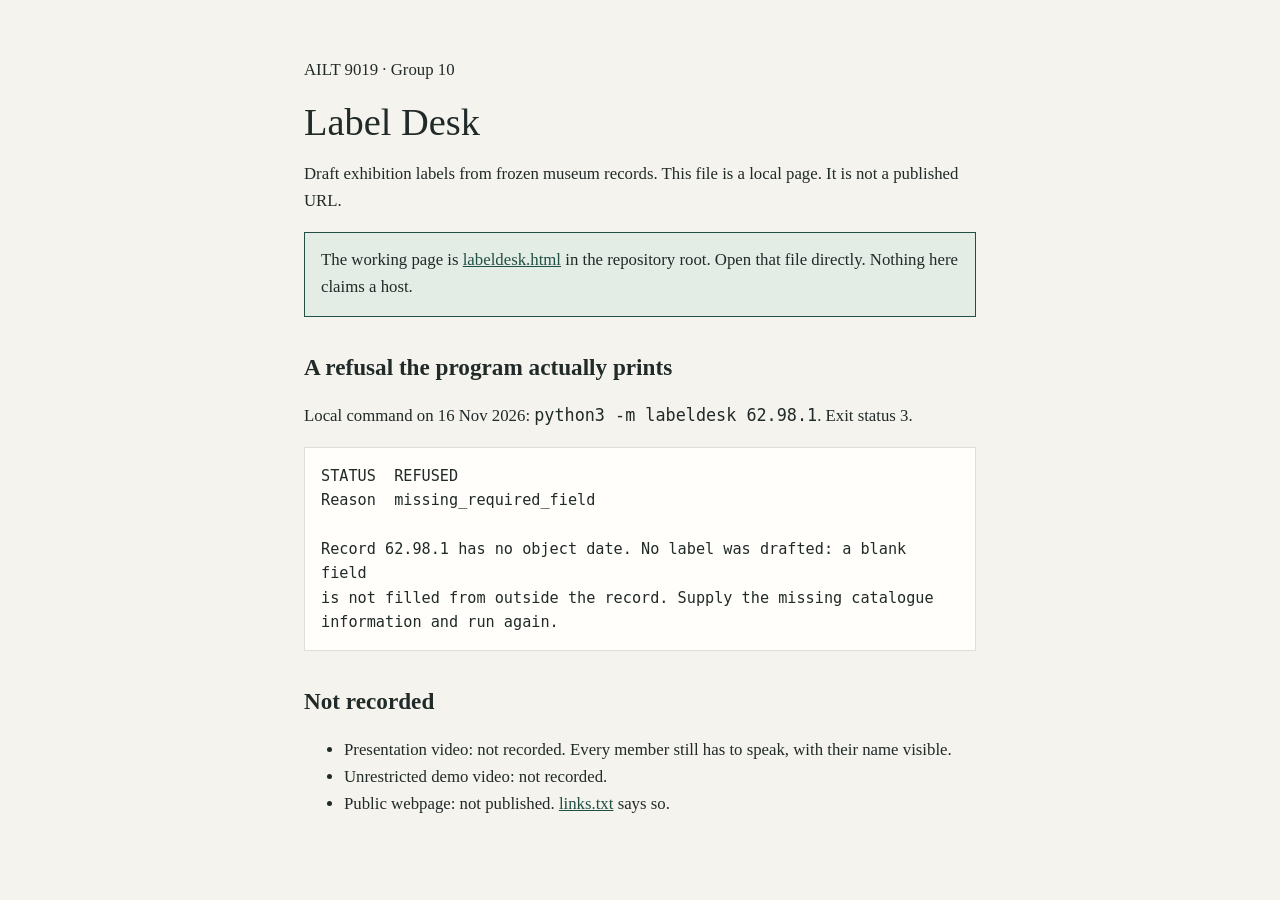
==== site/index.html @ 947aae2f "Record the 16 Nov replay evaluation. Model-off and replay reports from that afternoon are committed." ====
<!DOCTYPE html>
<html lang="en">
<head>
  <meta charset="utf-8" />
  <meta name="viewport" content="width=device-width, initial-scale=1" />
  <title>Label Desk · Group 10</title>
  <style>
    :root { color: #202a28; background: #f5f3ed; font-family: Georgia, "Songti SC", serif; }
    body { max-width: 42rem; margin: 0 auto; padding: 2.5rem 1.25rem 4rem; line-height: 1.6; font-size: 1.05rem; }
    h1 { font-size: 2.4rem; font-weight: 500; line-height: 1.15; margin: 0 0 0.6rem; }
    h2 { font-size: 1.45rem; font-weight: 600; margin: 2rem 0 0.5rem; }
    p, li { font-size: 1.05rem; }
    a { color: #214f44; }
    a:focus-visible { outline: 3px solid #214f44; outline-offset: 3px; }
    .notice { padding: 0.9rem 1rem; border: 1px solid #214f44; background: #e4ece6; }
    pre { white-space: pre-wrap; font-family: ui-monospace, monospace; font-size: 0.95rem; background: #fffefa; padding: 1rem; border: 1px solid #dedfd7; }
  </style>
</head>
<body>
  <p>AILT 9019 · Group 10</p>
  <h1>Label Desk</h1>
  <p>Draft exhibition labels from frozen museum records. This file is a local page. It is not a published URL.</p>
  <p class="notice">The working page is <a href="../labeldesk.html">labeldesk.html</a> in the repository root. Open that file directly. Nothing here claims a host.</p>
  <h2>A refusal the program actually prints</h2>
  <p>Local command on 16 Nov 2026: <code>python3 -m labeldesk 62.98.1</code>. Exit status 3.</p>
  <pre>STATUS  REFUSED
Reason  missing_required_field

Record 62.98.1 has no object date. No label was drafted: a blank field
is not filled from outside the record. Supply the missing catalogue
information and run again.</pre>
  <h2>Not recorded</h2>
  <ul>
    <li>Presentation video: not recorded. Every member still has to speak, with their name visible.</li>
    <li>Unrestricted demo video: not recorded.</li>
    <li>Public webpage: not published. <a href="../links.txt">links.txt</a> says so.</li>
  </ul>
</body>
</html>
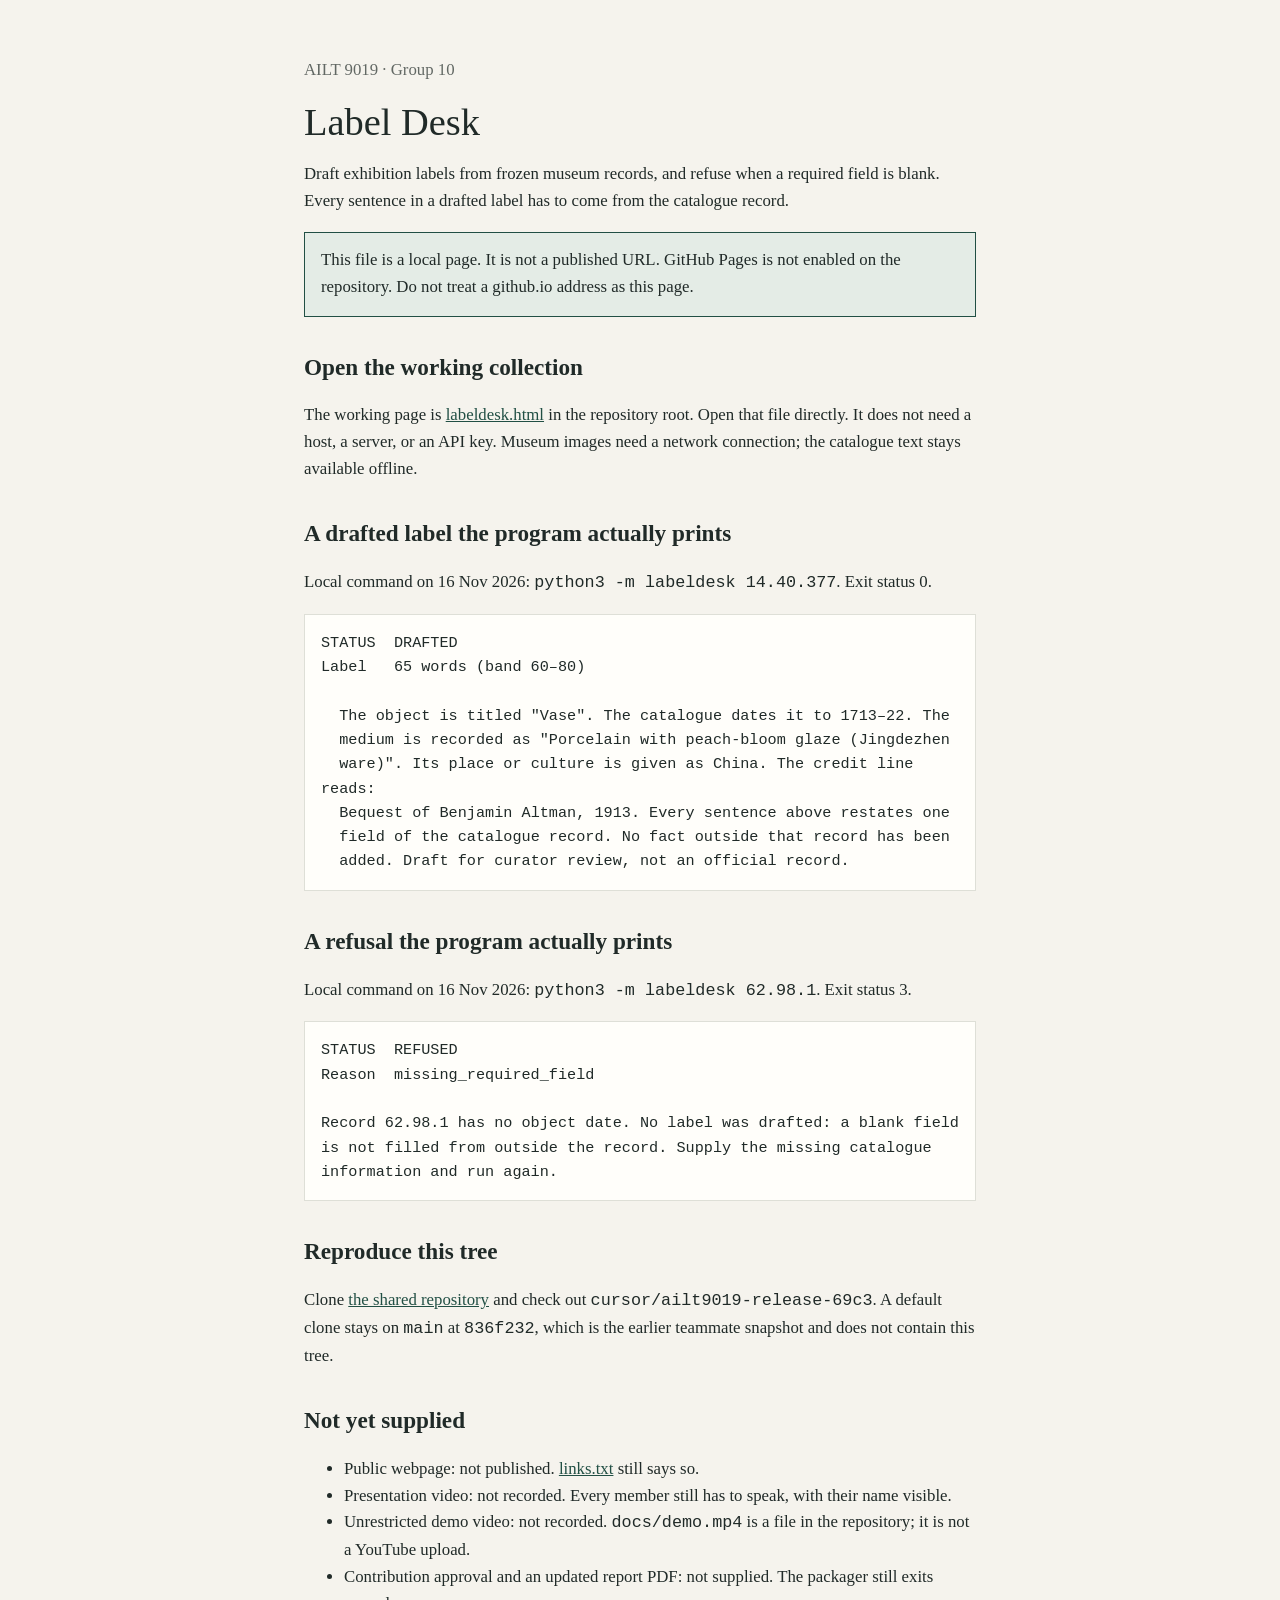
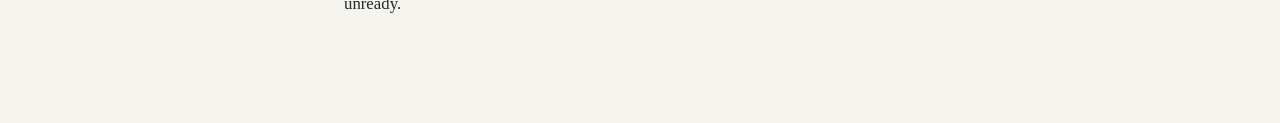
==== commit 47fb8411: "Add a local public landing page and keep the packager honest. site/index.html is now a fuller, acces" ====
--- a/site/index.html
+++ b/site/index.html
@@ -3,37 +3,72 @@
 <head>
   <meta charset="utf-8" />
   <meta name="viewport" content="width=device-width, initial-scale=1" />
+  <meta name="description" content="Label Desk is Group 10's local project page for AILT 9019. This file is not a published URL." />
   <title>Label Desk · Group 10</title>
   <style>
-    :root { color: #202a28; background: #f5f3ed; font-family: Georgia, "Songti SC", serif; }
+    :root {
+      --ink: #202a28;
+      --muted: #626864;
+      --line: #dedfd7;
+      --paper: #f5f3ed;
+      --white: #fffefa;
+      --green: #214f44;
+      --green-soft: #e4ece6;
+      color: var(--ink);
+      background: var(--paper);
+      font-family: Georgia, "Iowan Old Style", "Songti SC", serif;
+    }
     body { max-width: 42rem; margin: 0 auto; padding: 2.5rem 1.25rem 4rem; line-height: 1.6; font-size: 1.05rem; }
     h1 { font-size: 2.4rem; font-weight: 500; line-height: 1.15; margin: 0 0 0.6rem; }
     h2 { font-size: 1.45rem; font-weight: 600; margin: 2rem 0 0.5rem; }
     p, li { font-size: 1.05rem; }
-    a { color: #214f44; }
-    a:focus-visible { outline: 3px solid #214f44; outline-offset: 3px; }
-    .notice { padding: 0.9rem 1rem; border: 1px solid #214f44; background: #e4ece6; }
-    pre { white-space: pre-wrap; font-family: ui-monospace, monospace; font-size: 0.95rem; background: #fffefa; padding: 1rem; border: 1px solid #dedfd7; }
+    a { color: var(--green); }
+    a:focus-visible { outline: 3px solid var(--green); outline-offset: 3px; }
+    .muted { color: var(--muted); }
+    .notice { padding: 0.9rem 1rem; border: 1px solid var(--green); background: var(--green-soft); }
+    pre { white-space: pre-wrap; font-family: ui-monospace, monospace; font-size: 0.95rem; background: var(--white); padding: 1rem; border: 1px solid var(--line); color: var(--ink); }
+    .skip-link { position: absolute; left: 12px; top: -48px; z-index: 5; padding: 8px 12px; background: var(--green); color: #ffffff; text-decoration: none; }
+    .skip-link:focus { top: 12px; }
+    .sr-only { position: absolute; width: 1px; height: 1px; padding: 0; margin: -1px; overflow: hidden; clip: rect(0, 0, 0, 0); white-space: nowrap; border: 0; }
   </style>
 </head>
 <body>
-  <p>AILT 9019 · Group 10</p>
-  <h1>Label Desk</h1>
-  <p>Draft exhibition labels from frozen museum records. This file is a local page. It is not a published URL.</p>
-  <p class="notice">The working page is <a href="../labeldesk.html">labeldesk.html</a> in the repository root. Open that file directly. Nothing here claims a host.</p>
-  <h2>A refusal the program actually prints</h2>
-  <p>Local command on 16 Nov 2026: <code>python3 -m labeldesk 62.98.1</code>. Exit status 3.</p>
-  <pre>STATUS  REFUSED
+  <a class="skip-link" href="#main">Skip to the main content</a>
+  <main id="main">
+    <p class="muted">AILT 9019 · Group 10</p>
+    <h1>Label Desk</h1>
+    <p>Draft exhibition labels from frozen museum records, and refuse when a required field is blank. Every sentence in a drafted label has to come from the catalogue record.</p>
+    <p class="notice">This file is a local page. It is not a published URL. GitHub Pages is not enabled on the repository. Do not treat a github.io address as this page.</p>
+    <h2>Open the working collection</h2>
+    <p>The working page is <a href="../labeldesk.html">labeldesk.html</a> in the repository root. Open that file directly. It does not need a host, a server, or an API key. Museum images need a network connection; the catalogue text stays available offline.</p>
+    <h2>A drafted label the program actually prints</h2>
+    <p>Local command on 16 Nov 2026: <code>python3 -m labeldesk 14.40.377</code>. Exit status 0.</p>
+    <pre>STATUS  DRAFTED
+Label   65 words (band 60–80)
+
+  The object is titled "Vase". The catalogue dates it to 1713–22. The
+  medium is recorded as "Porcelain with peach-bloom glaze (Jingdezhen
+  ware)". Its place or culture is given as China. The credit line reads:
+  Bequest of Benjamin Altman, 1913. Every sentence above restates one
+  field of the catalogue record. No fact outside that record has been
+  added. Draft for curator review, not an official record.</pre>
+    <h2>A refusal the program actually prints</h2>
+    <p>Local command on 16 Nov 2026: <code>python3 -m labeldesk 62.98.1</code>. Exit status 3.</p>
+    <pre>STATUS  REFUSED
 Reason  missing_required_field
 
 Record 62.98.1 has no object date. No label was drafted: a blank field
 is not filled from outside the record. Supply the missing catalogue
 information and run again.</pre>
-  <h2>Not recorded</h2>
-  <ul>
-    <li>Presentation video: not recorded. Every member still has to speak, with their name visible.</li>
-    <li>Unrestricted demo video: not recorded.</li>
-    <li>Public webpage: not published. <a href="../links.txt">links.txt</a> says so.</li>
-  </ul>
+    <h2>Reproduce this tree</h2>
+    <p>Clone <a href="https://github.com/alexandercyj/AILT-9019-Group-10-">the shared repository</a> and check out <code>cursor/ailt9019-release-69c3</code>. A default clone stays on <code>main</code> at <code>836f232</code>, which is the earlier teammate snapshot and does not contain this tree.</p>
+    <h2>Not yet supplied</h2>
+    <ul>
+      <li>Public webpage: not published. <a href="../links.txt">links.txt</a> still says so.</li>
+      <li>Presentation video: not recorded. Every member still has to speak, with their name visible.</li>
+      <li>Unrestricted demo video: not recorded. <code>docs/demo.mp4</code> is a file in the repository; it is not a YouTube upload.</li>
+      <li>Contribution approval and an updated report PDF: not supplied. The packager still exits unready.</li>
+    </ul>
+  </main>
 </body>
 </html>
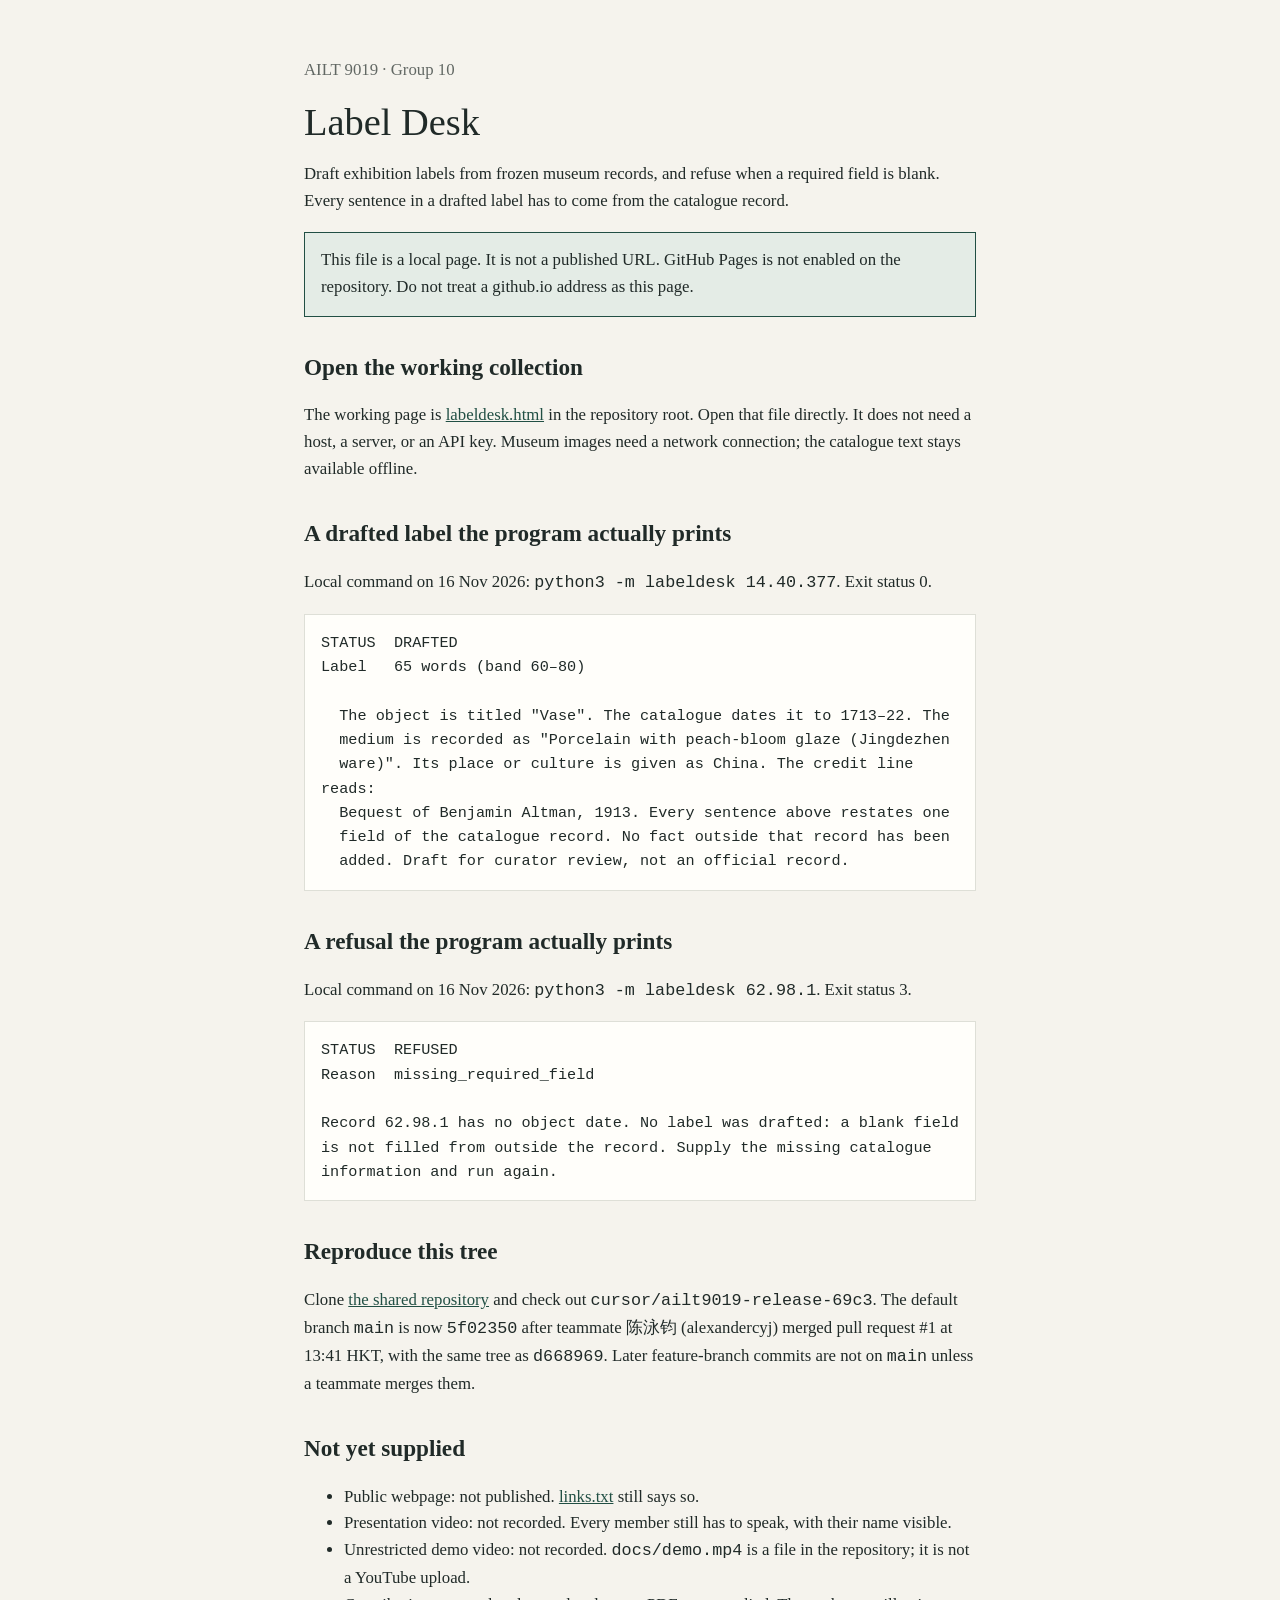
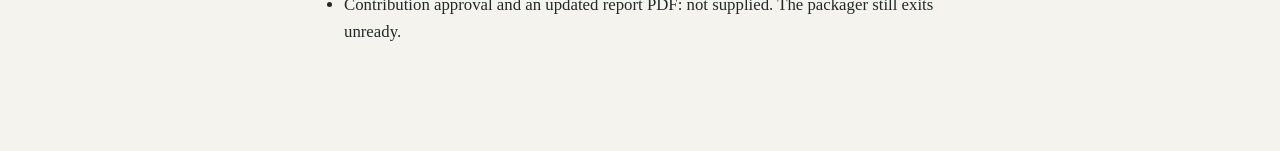
==== commit d6ecdcfc: "Keep the unapproved report candidate accurate after the 12:41 HKT publish. The candidate still named" ====
--- a/site/index.html
+++ b/site/index.html
@@ -61,7 +61,7 @@
 is not filled from outside the record. Supply the missing catalogue
 information and run again.</pre>
     <h2>Reproduce this tree</h2>
-    <p>Clone <a href="https://github.com/alexandercyj/AILT-9019-Group-10-">the shared repository</a> and check out <code>cursor/ailt9019-release-69c3</code>. A default clone stays on <code>main</code> at <code>836f232</code>, which is the earlier teammate snapshot and does not contain this tree.</p>
+    <p>Clone <a href="https://github.com/alexandercyj/AILT-9019-Group-10-">the shared repository</a> and check out <code>cursor/ailt9019-release-69c3</code>. The default branch <code>main</code> is now <code>5f02350</code> after teammate 陈泳钧 (alexandercyj) merged pull request #1 at 13:41 HKT, with the same tree as <code>d668969</code>. Later feature-branch commits are not on <code>main</code> unless a teammate merges them.</p>
     <h2>Not yet supplied</h2>
     <ul>
       <li>Public webpage: not published. <a href="../links.txt">links.txt</a> still says so.</li>
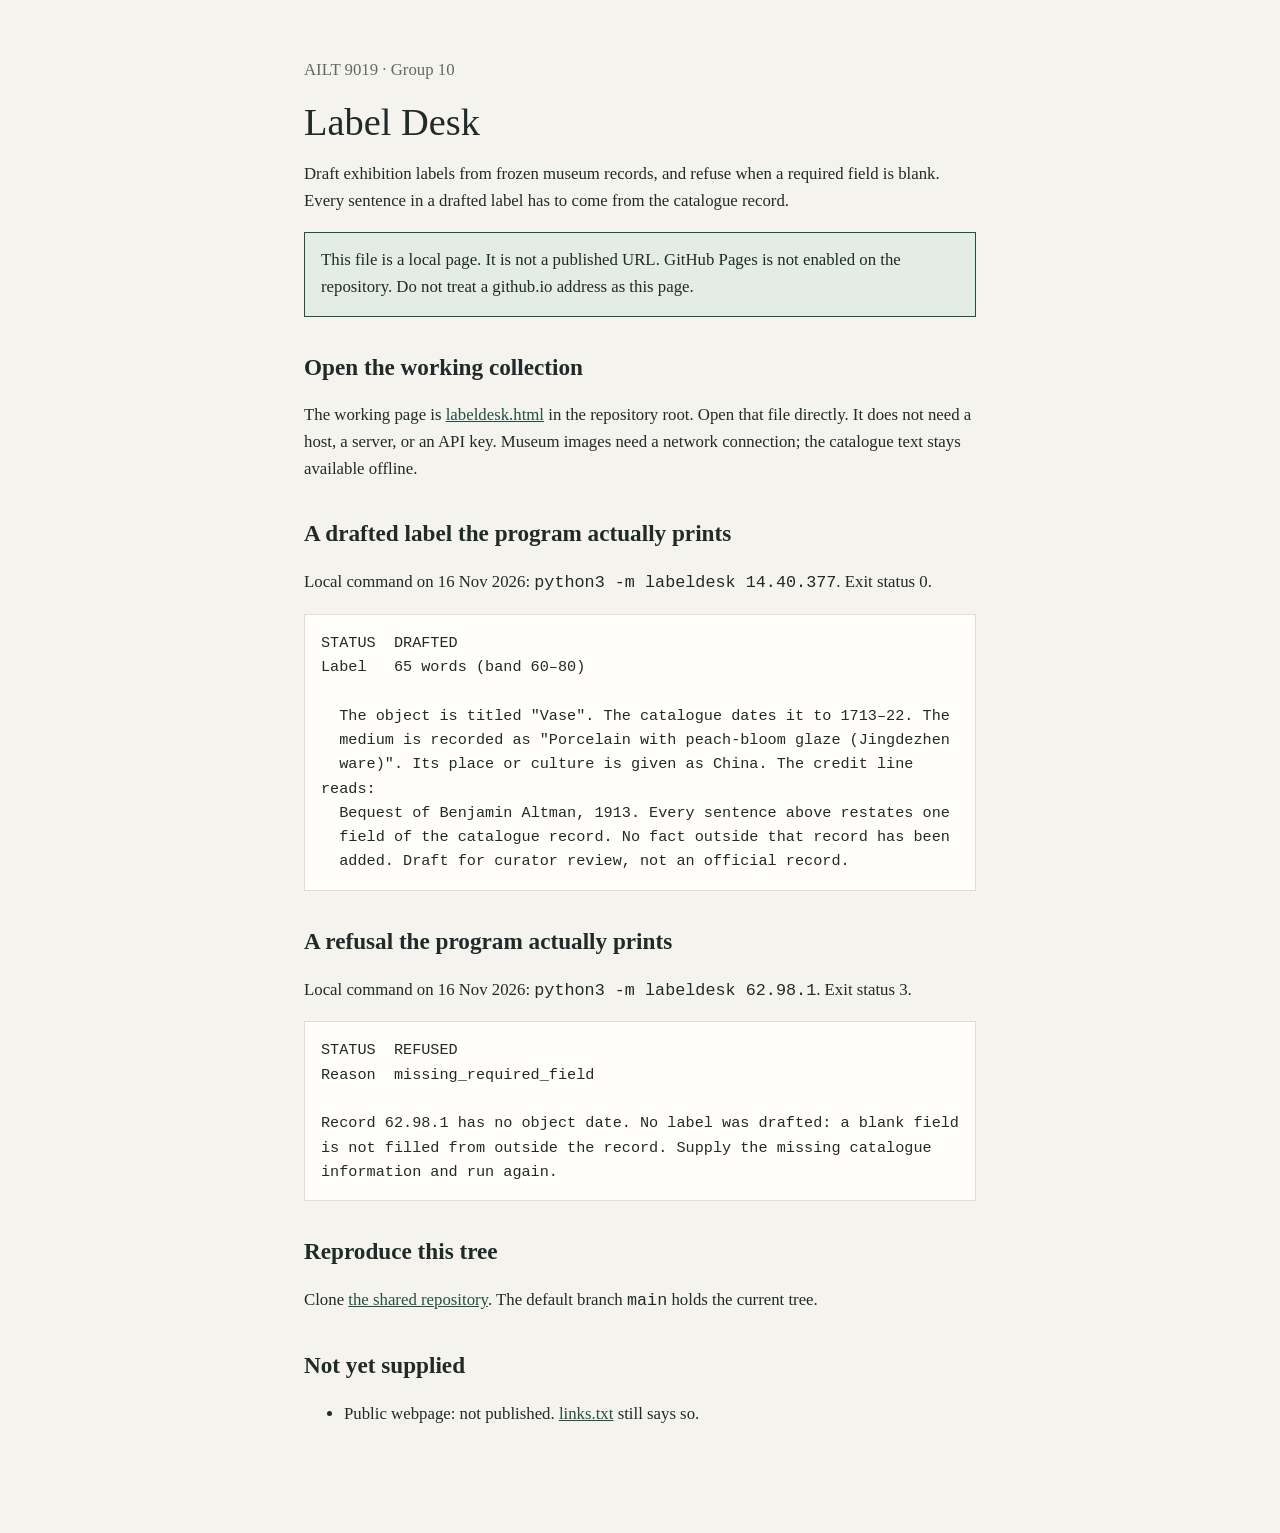
==== commit 5346c394: "Point README and landing page at main, add the video links, fix golden-set count" ====
--- a/site/index.html
+++ b/site/index.html
@@ -61,13 +61,10 @@
 is not filled from outside the record. Supply the missing catalogue
 information and run again.</pre>
     <h2>Reproduce this tree</h2>
-    <p>Clone <a href="https://github.com/alexandercyj/AILT-9019-Group-10-">the shared repository</a> and check out <code>cursor/ailt9019-release-69c3</code>. The default branch <code>main</code> is now <code>5f02350</code> after teammate 陈泳钧 (alexandercyj) merged pull request #1 at 13:41 HKT, with the same tree as <code>d668969</code>. Later feature-branch commits are not on <code>main</code> unless a teammate merges them.</p>
+    <p>Clone <a href="https://github.com/alexandercyj/AILT-9019-Group-10-">the shared repository</a>. The default branch <code>main</code> holds the current tree.</p>
     <h2>Not yet supplied</h2>
     <ul>
       <li>Public webpage: not published. <a href="../links.txt">links.txt</a> still says so.</li>
-      <li>Presentation video: not recorded. Every member still has to speak, with their name visible.</li>
-      <li>Unrestricted demo video: not recorded. <code>docs/demo.mp4</code> is a file in the repository; it is not a YouTube upload.</li>
-      <li>Contribution approval and an updated report PDF: not supplied. The packager still exits unready.</li>
     </ul>
   </main>
 </body>
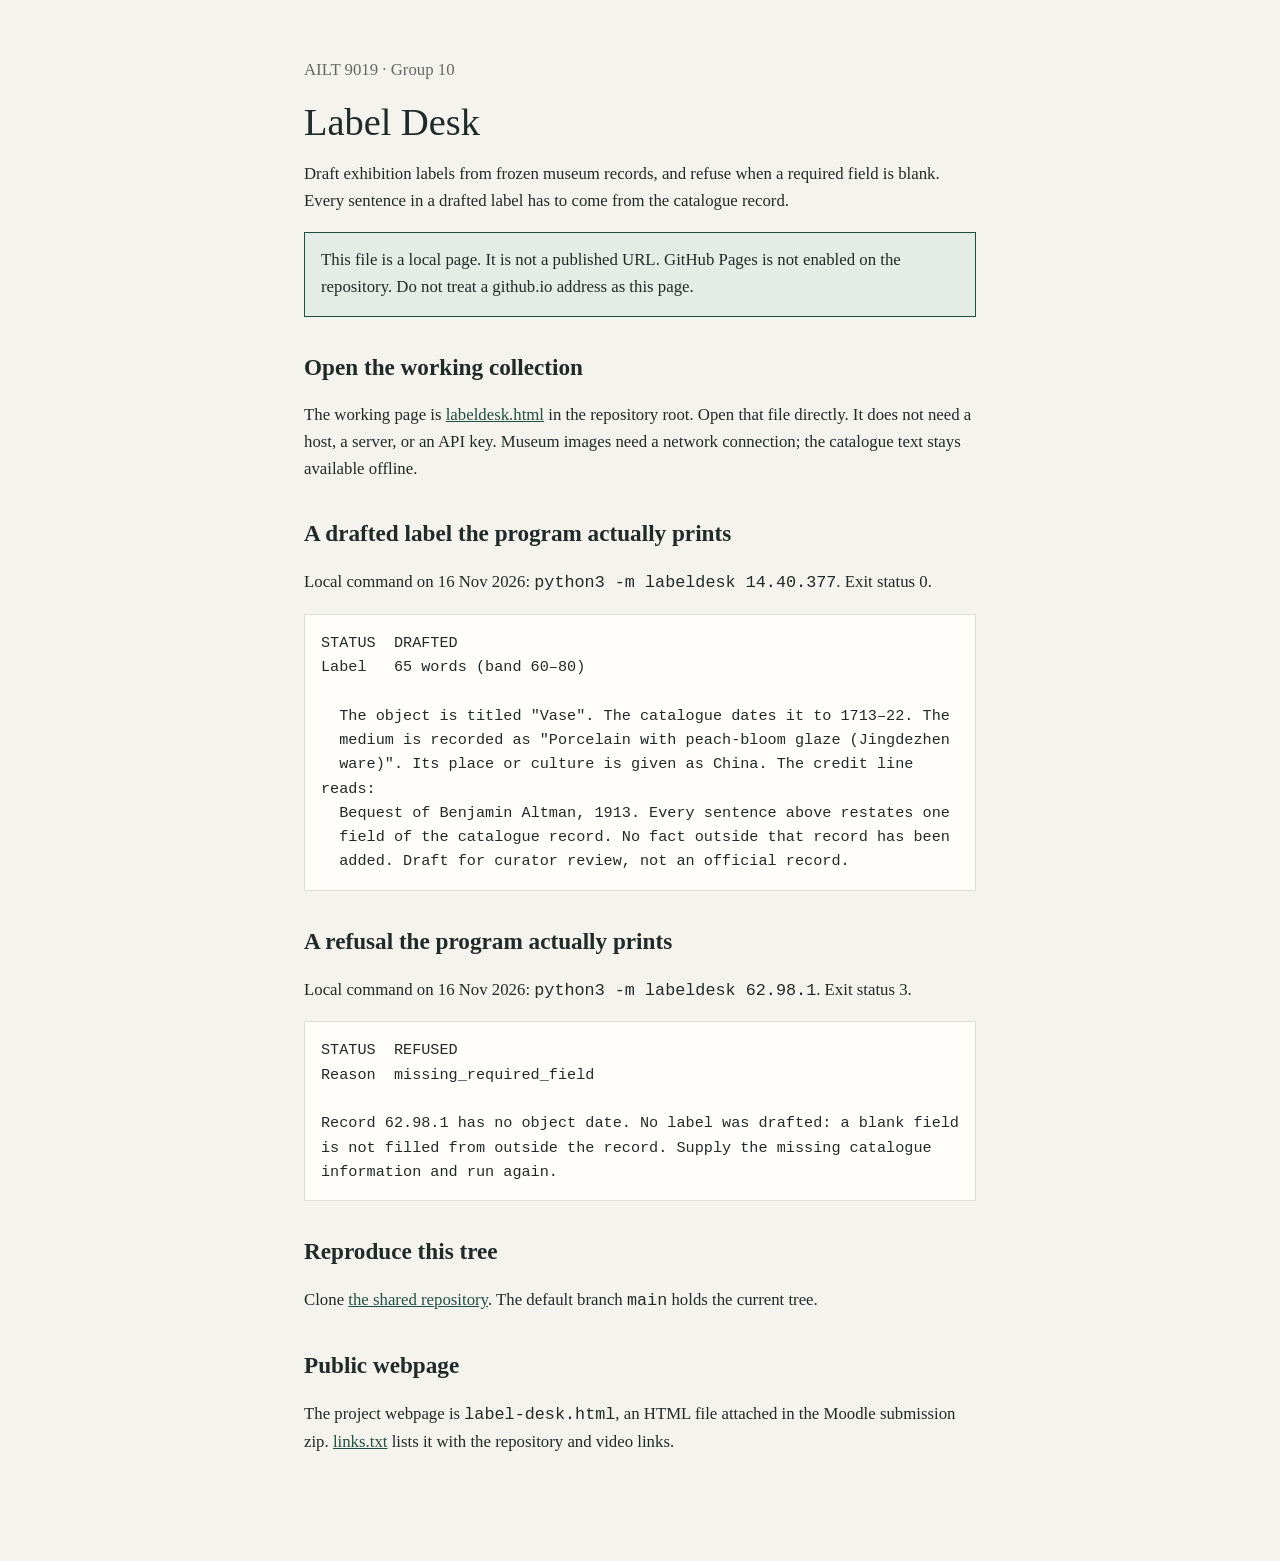
==== commit 6fe6f015: "Record the webpage as the HTML file in the Moodle zip and accept report.pdf as the final report" ====
--- a/site/index.html
+++ b/site/index.html
@@ -62,10 +62,8 @@
 information and run again.</pre>
     <h2>Reproduce this tree</h2>
     <p>Clone <a href="https://github.com/alexandercyj/AILT-9019-Group-10-">the shared repository</a>. The default branch <code>main</code> holds the current tree.</p>
-    <h2>Not yet supplied</h2>
-    <ul>
-      <li>Public webpage: not published. <a href="../links.txt">links.txt</a> still says so.</li>
-    </ul>
+    <h2>Public webpage</h2>
+    <p>The project webpage is <code>label-desk.html</code>, an HTML file attached in the Moodle submission zip. <a href="../links.txt">links.txt</a> lists it with the repository and video links.</p>
   </main>
 </body>
 </html>
